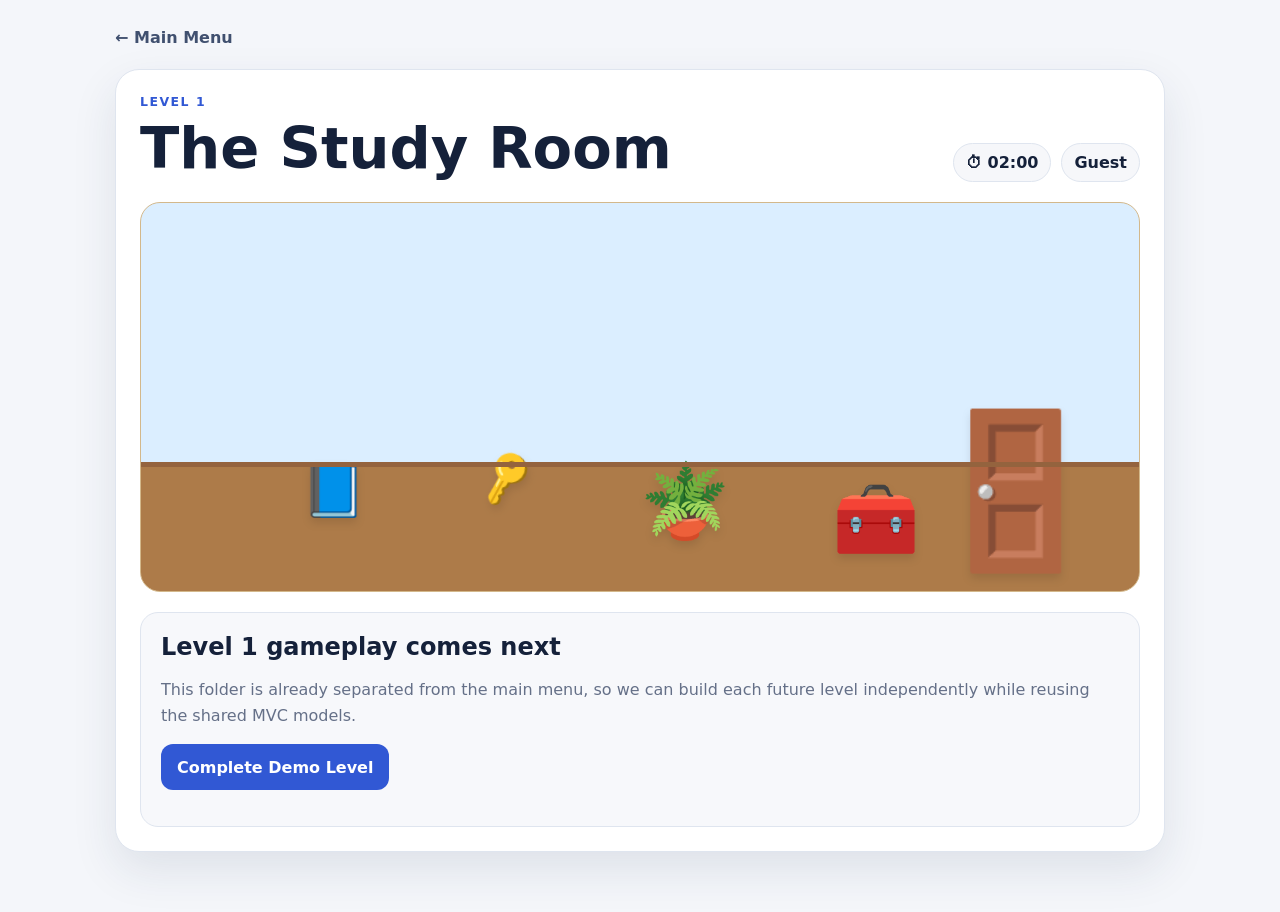
==== levels/level-1/index.html @ dd3a9836 "Initial Sanskrit Escape Room prototype" ====
<!doctype html>
<html lang="en">
<head>
  <meta charset="utf-8" />
  <meta name="viewport" content="width=device-width, initial-scale=1" />
  <title>Level 1 - The Study Room</title>
  <link rel="stylesheet" href="css/level.css" />
</head>
<body>
  <main class="level-shell">
    <a class="back-link" href="../../index.html">← Main Menu</a>

    <section class="level-panel">
      <div class="level-header">
        <div>
          <p class="eyebrow">Level 1</p>
          <h1>The Study Room</h1>
        </div>
        <div class="hud">
          <span>⏱ 02:00</span>
          <span id="playerName">Guest</span>
        </div>
      </div>

      <div class="placeholder-room" aria-label="Level 1 room placeholder">
        <div class="room-object book">📘</div>
        <div class="room-object plant">🪴</div>
        <div class="room-object chest">🧰</div>
        <div class="room-object door">🚪</div>
        <div class="room-object key">🔑</div>
      </div>

      <div class="prototype-card">
        <h2>Level 1 gameplay comes next</h2>
        <p>This folder is already separated from the main menu, so we can build each future level independently while reusing the shared MVC models.</p>
        <button id="completeDemoButton" type="button">Complete Demo Level</button>
        <p id="demoMessage" aria-live="polite"></p>
      </div>
    </section>
  </main>

  <script src="../../js/models/UserModel.js"></script>
  <script src="../../js/models/ProgressModel.js"></script>
  <script src="js/level.js"></script>
</body>
</html>
---- levels/level-1/css/level.css ----
:root { --text:#15213a; --muted:#657088; --primary:#3158d4; --border:#dfe5ef; }
* { box-sizing:border-box; }
body { margin:0; min-height:100vh; font-family:Inter,ui-sans-serif,system-ui,-apple-system,"Segoe UI",sans-serif; color:var(--text); background:#f4f6fa; }
button { font:inherit; }
.level-shell { width:min(1050px,calc(100% - 30px)); margin:0 auto; padding:28px 0 60px; }
.back-link { color:#40506f; text-decoration:none; font-weight:700; }
.level-panel { margin-top:22px; padding:24px; border:1px solid var(--border); border-radius:24px; background:#fff; box-shadow:0 18px 45px rgba(30,45,78,.10); }
.level-header { display:flex;justify-content:space-between;gap:20px;align-items:end;margin-bottom:20px; }
.eyebrow { margin:0 0 6px;color:var(--primary);font-size:.78rem;font-weight:850;text-transform:uppercase;letter-spacing:.12em; }
h1,h2 { margin:0; }
h1 { font-size:clamp(2rem,5vw,3.6rem); }
.hud { display:flex;gap:10px;flex-wrap:wrap;justify-content:flex-end; }
.hud span { padding:9px 12px;border:1px solid var(--border);border-radius:999px;background:#f6f7fa;font-weight:800; }
.placeholder-room { min-height:390px; position:relative; overflow:hidden; border:1px solid #d3b88b;border-radius:20px;background:linear-gradient(#dbeeff 0 67%,#ad7b49 67% 100%); }
.placeholder-room::after { content:"";position:absolute;left:0;right:0;bottom:32%;height:5px;background:#94633e; }
.room-object { position:absolute;filter:drop-shadow(0 5px 4px rgba(0,0,0,.10)); }
.book { left:16%;bottom:18%;font-size:52px; }.plant { left:50%;bottom:12%;font-size:72px; }.chest { right:22%;bottom:8%;font-size:70px; }.door { right:3%;bottom:3%;font-size:150px; }.key { left:34%;bottom:23%;font-size:42px;transform:rotate(-16deg); }
.prototype-card { margin-top:20px;padding:20px;border-radius:18px;background:#f7f8fb;border:1px solid var(--border); }
.prototype-card p { color:var(--muted);line-height:1.6; }
.prototype-card button { min-height:46px;padding:10px 16px;border:0;border-radius:12px;color:#fff;background:var(--primary);font-weight:800;cursor:pointer; }
#demoMessage { font-weight:750;color:#18805c; }
@media(max-width:640px){.level-header{align-items:flex-start;flex-direction:column}.hud{justify-content:flex-start}.placeholder-room{min-height:300px}.door{font-size:110px}.plant{font-size:55px}.chest{font-size:55px}}
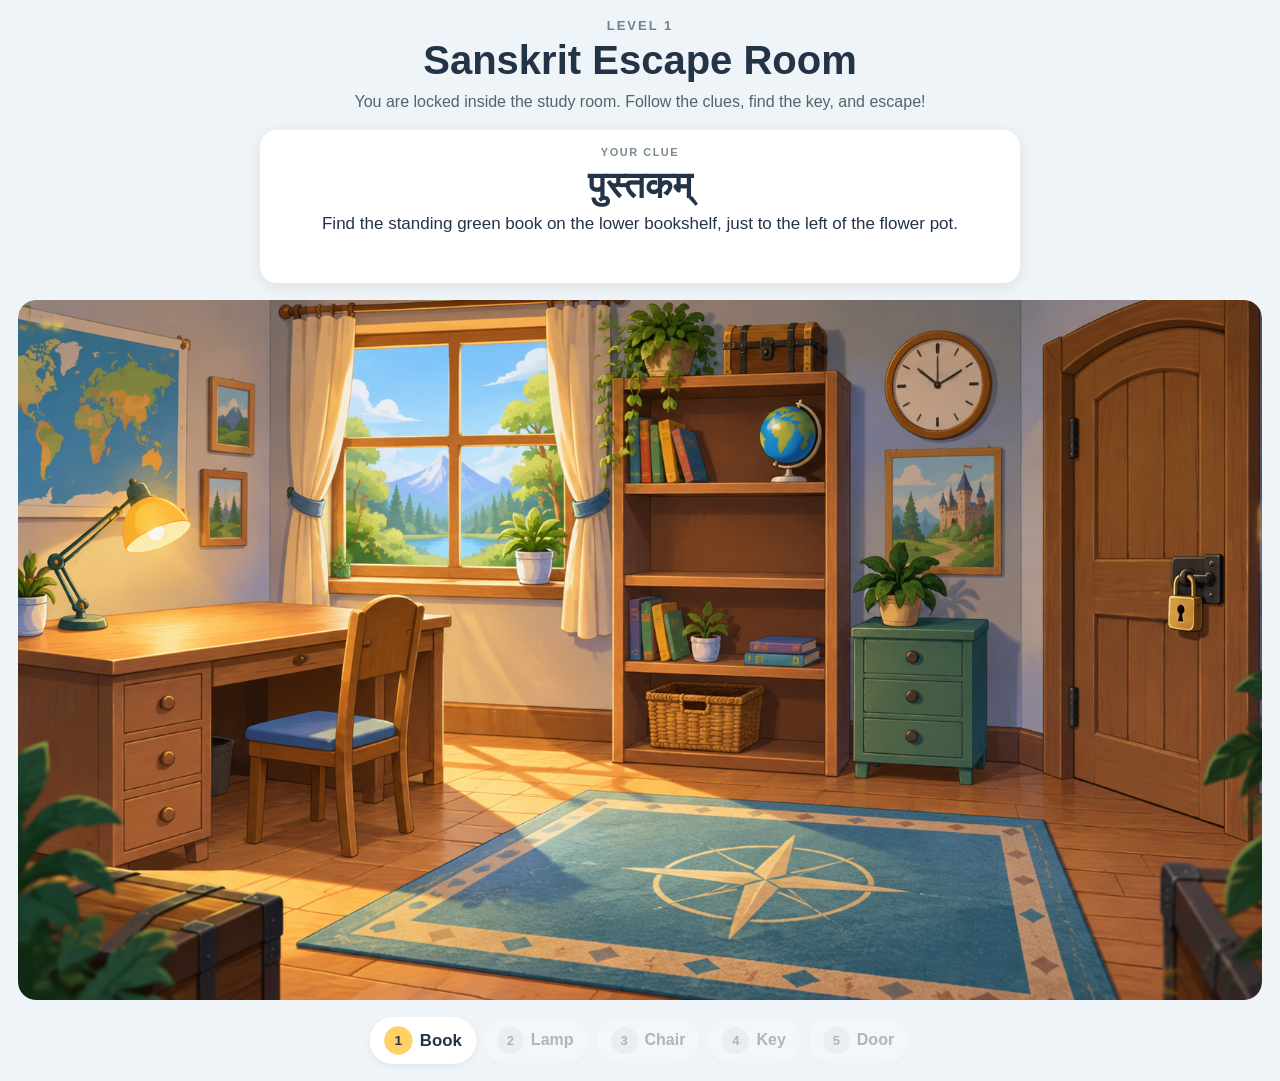
==== commit a314238b: "Build Level 1 interactive escape room" ====
--- a/levels/level-1/index.html
+++ b/levels/level-1/index.html
@@ -1,46 +1,327 @@
 <!doctype html>
 <html lang="en">
-<head>
-  <meta charset="utf-8" />
-  <meta name="viewport" content="width=device-width, initial-scale=1" />
-  <title>Level 1 - The Study Room</title>
-  <link rel="stylesheet" href="css/level.css" />
-</head>
-<body>
-  <main class="level-shell">
-    <a class="back-link" href="../../index.html">← Main Menu</a>
-
-    <section class="level-panel">
-      <div class="level-header">
-        <div>
-          <p class="eyebrow">Level 1</p>
-          <h1>The Study Room</h1>
-        </div>
-        <div class="hud">
-          <span>⏱ 02:00</span>
-          <span id="playerName">Guest</span>
-        </div>
+  <head>
+    <meta charset="UTF-8" />
+
+    <meta name="viewport" content="width=device-width, initial-scale=1.0" />
+
+    <title>Sanskrit Escape Room - Level 1</title>
+
+    <link rel="stylesheet" href="css/level.css" />
+  </head>
+
+  <body>
+    <main class="game">
+      <!-- =========================
+         HEADER
+    ========================== -->
+
+      <header class="game-header">
+        <p class="level-label">LEVEL 1</p>
+
+        <h1>Sanskrit Escape Room</h1>
+
+        <p class="intro">
+          You are locked inside the study room. Follow the clues, find the key,
+          and escape!
+        </p>
+      </header>
+
+      <!-- =========================
+         CURRENT CLUE
+    ========================== -->
+
+      <section class="clue-box">
+        <p class="clue-label">YOUR CLUE</p>
+
+        <h2 id="sanskritWord">पुस्तकम्</h2>
+
+        <p id="englishClue">Find the green book.</p>
+
+        <p id="feedback" aria-live="polite"></p>
+      </section>
+
+      <!-- =========================
+         ROOM
+    ========================== -->
+
+      <section class="room-scroll">
+        <div class="room-container">
+          <svg
+            id="roomMap"
+            viewBox="0 0 1672 941"
+            preserveAspectRatio="xMidYMid meet"
+            xmlns="http://www.w3.org/2000/svg"
+          >
+            <!--
+            THIS IS THE ONLY VISIBLE ROOM IMAGE.
+            No separate object images are added.
+          -->
+
+            <image
+              href="../../assets/images/level1-bg.png"
+              x="0"
+              y="0"
+              width="1672"
+              height="941"
+            />
+
+            <!-- =========================
+               CORRECT GREEN BOOK
+
+               Lower bookshelf.
+               Standing green book immediately
+               left of the flower pot.
+          ========================== -->
+
+            <polygon
+              class="hotspot"
+              data-object="book"
+              points="
+              865,414
+              891,408
+              899,476
+              875,489
+              865,484
+            "
+            />
+
+            <!-- =========================
+               OTHER LOWER BOOKS
+
+               These do NOT count as
+               the correct book.
+          ========================== -->
+
+            <polygon
+              class="hotspot"
+              data-object="other-book"
+              points="
+              808,400
+              862,399
+              867,484
+              809,489
+            "
+            />
+
+            <!-- Horizontal books right of plant -->
+
+            <polygon
+              class="hotspot"
+              data-object="other-book"
+              points="
+              966,445
+              1071,446
+              1071,495
+              964,494
+            "
+            />
+
+            <!-- Top shelf books -->
+
+            <polygon
+              class="hotspot"
+              data-object="other-book"
+              points="
+              810,158
+              914,164
+              914,249
+              809,249
+            "
+            />
+
+            <!-- =========================
+               FLOWER POT
+          ========================== -->
+
+            <polygon
+              class="hotspot"
+              data-object="plant"
+              points="
+              897,398
+              930,392
+              955,420
+              950,483
+              904,489
+              895,445
+            "
+            />
+
+            <!-- =========================
+               LAMP
+          ========================== -->
+
+            <polygon
+              class="hotspot"
+              data-object="lamp"
+              points="
+              33,398
+              72,397
+              91,356
+              119,328
+              143,313
+              148,277
+              169,248
+              205,251
+              226,279
+              226,309
+              205,331
+              168,340
+              128,353
+              101,383
+              92,429
+              42,435
+            "
+            />
+
+            <!-- =========================
+               CHAIR
+          ========================== -->
+
+            <polygon
+              class="hotspot"
+              data-object="chair"
+              points="
+              452,388
+              536,402
+              529,531
+              514,649
+              510,730
+              454,731
+              449,625
+              304,624
+              299,558
+              447,529
+            "
+            />
+
+            <!-- =========================
+               TREASURE CHEST
+          ========================== -->
+
+            <polygon
+              class="hotspot"
+              data-object="chest"
+              points="
+              0,755
+              289,742
+              350,770
+              369,815
+              363,941
+              0,941
+            "
+            />
+
+            <!-- =========================
+               DOOR
+          ========================== -->
+
+            <polygon
+              class="hotspot"
+              data-object="door"
+              points="
+              1363,63
+              1581,0
+              1642,0
+              1642,719
+              1370,642
+            "
+            />
+
+            <!-- =========================
+               DISTRACTOR: GLOBE
+          ========================== -->
+
+            <circle
+              class="hotspot"
+              data-object="globe"
+              cx="1033"
+              cy="206"
+              r="49"
+            />
+
+            <!-- =========================
+               DISTRACTOR: CLOCK
+          ========================== -->
+
+            <circle
+              class="hotspot"
+              data-object="clock"
+              cx="1220"
+              cy="111"
+              r="67"
+            />
+
+            <!-- =========================
+               DISTRACTOR: DRAWERS
+          ========================== -->
+
+            <polygon
+              class="hotspot"
+              data-object="drawers"
+              points="
+              1105,421
+              1288,420
+              1285,638
+              1107,642
+            "
+            />
+          </svg>
+        </div>
+      </section>
+
+      <!-- =========================
+         PROGRESS / STORY STEPS
+    ========================== -->
+
+      <section class="progress" aria-label="Level progress">
+        <div class="step active" data-step="book">
+          <span>1</span>
+          <strong>Book</strong>
+        </div>
+
+        <div class="step locked" data-step="lamp">
+          <span>2</span>
+          <strong>Lamp</strong>
+        </div>
+
+        <div class="step locked" data-step="chair">
+          <span>3</span>
+          <strong>Chair</strong>
+        </div>
+
+        <div class="step locked" data-step="chest">
+          <span>4</span>
+          <strong>Key</strong>
+        </div>
+
+        <div class="step locked" data-step="door">
+          <span>5</span>
+          <strong>Door</strong>
+        </div>
+      </section>
+    </main>
+
+    <!-- =========================
+       STORY POPUP
+  ========================== -->
+
+    <div id="storyPopup" class="popup hidden">
+      <div class="popup-card">
+        <div class="popup-icon">🔎</div>
+
+        <h2 id="popupTitle">Great!</h2>
+
+        <p id="popupMessage"></p>
+
+        <button id="continueButton" type="button">Continue</button>
       </div>
-
-      <div class="placeholder-room" aria-label="Level 1 room placeholder">
-        <div class="room-object book">📘</div>
-        <div class="room-object plant">🪴</div>
-        <div class="room-object chest">🧰</div>
-        <div class="room-object door">🚪</div>
-        <div class="room-object key">🔑</div>
-      </div>
-
-      <div class="prototype-card">
-        <h2>Level 1 gameplay comes next</h2>
-        <p>This folder is already separated from the main menu, so we can build each future level independently while reusing the shared MVC models.</p>
-        <button id="completeDemoButton" type="button">Complete Demo Level</button>
-        <p id="demoMessage" aria-live="polite"></p>
-      </div>
-    </section>
-  </main>
-
-  <script src="../../js/models/UserModel.js"></script>
-  <script src="../../js/models/ProgressModel.js"></script>
-  <script src="js/level.js"></script>
-</body>
+    </div>
+
+    <!-- =========================
+       JAVASCRIPT
+  ========================== -->
+
+    <script type="module" src="js/level.js"></script>
+  </body>
 </html>
--- a/levels/level-1/css/level.css
+++ b/levels/level-1/css/level.css
@@ -1,22 +1,459 @@
-:root { --text:#15213a; --muted:#657088; --primary:#3158d4; --border:#dfe5ef; }
-* { box-sizing:border-box; }
-body { margin:0; min-height:100vh; font-family:Inter,ui-sans-serif,system-ui,-apple-system,"Segoe UI",sans-serif; color:var(--text); background:#f4f6fa; }
-button { font:inherit; }
-.level-shell { width:min(1050px,calc(100% - 30px)); margin:0 auto; padding:28px 0 60px; }
-.back-link { color:#40506f; text-decoration:none; font-weight:700; }
-.level-panel { margin-top:22px; padding:24px; border:1px solid var(--border); border-radius:24px; background:#fff; box-shadow:0 18px 45px rgba(30,45,78,.10); }
-.level-header { display:flex;justify-content:space-between;gap:20px;align-items:end;margin-bottom:20px; }
-.eyebrow { margin:0 0 6px;color:var(--primary);font-size:.78rem;font-weight:850;text-transform:uppercase;letter-spacing:.12em; }
-h1,h2 { margin:0; }
-h1 { font-size:clamp(2rem,5vw,3.6rem); }
-.hud { display:flex;gap:10px;flex-wrap:wrap;justify-content:flex-end; }
-.hud span { padding:9px 12px;border:1px solid var(--border);border-radius:999px;background:#f6f7fa;font-weight:800; }
-.placeholder-room { min-height:390px; position:relative; overflow:hidden; border:1px solid #d3b88b;border-radius:20px;background:linear-gradient(#dbeeff 0 67%,#ad7b49 67% 100%); }
-.placeholder-room::after { content:"";position:absolute;left:0;right:0;bottom:32%;height:5px;background:#94633e; }
-.room-object { position:absolute;filter:drop-shadow(0 5px 4px rgba(0,0,0,.10)); }
-.book { left:16%;bottom:18%;font-size:52px; }.plant { left:50%;bottom:12%;font-size:72px; }.chest { right:22%;bottom:8%;font-size:70px; }.door { right:3%;bottom:3%;font-size:150px; }.key { left:34%;bottom:23%;font-size:42px;transform:rotate(-16deg); }
-.prototype-card { margin-top:20px;padding:20px;border-radius:18px;background:#f7f8fb;border:1px solid var(--border); }
-.prototype-card p { color:var(--muted);line-height:1.6; }
-.prototype-card button { min-height:46px;padding:10px 16px;border:0;border-radius:12px;color:#fff;background:var(--primary);font-weight:800;cursor:pointer; }
-#demoMessage { font-weight:750;color:#18805c; }
-@media(max-width:640px){.level-header{align-items:flex-start;flex-direction:column}.hud{justify-content:flex-start}.placeholder-room{min-height:300px}.door{font-size:110px}.plant{font-size:55px}.chest{font-size:55px}}
+/* ==============================
+   BASIC RESET
+================================ */
+
+* {
+  box-sizing: border-box;
+}
+
+html,
+body {
+  margin: 0;
+  padding: 0;
+}
+
+body {
+  font-family: Arial, Helvetica, sans-serif;
+
+  background: #eef4f7;
+
+  color: #243447;
+}
+
+/* ==============================
+   MAIN GAME
+================================ */
+
+.game {
+  width: min(1500px, 100%);
+  margin: 0 auto;
+
+  padding: 18px;
+}
+
+/* ==============================
+   HEADER
+================================ */
+
+.game-header {
+  text-align: center;
+
+  margin-bottom: 16px;
+}
+
+.level-label {
+  margin: 0;
+
+  font-size: 13px;
+  font-weight: 700;
+
+  letter-spacing: 2px;
+
+  color: #71838d;
+}
+
+.game-header h1 {
+  margin: 5px 0 7px;
+
+  font-size: clamp(26px, 4vw, 40px);
+}
+
+.intro {
+  max-width: 680px;
+
+  margin: auto;
+
+  font-size: 16px;
+
+  line-height: 1.5;
+
+  color: #53636c;
+}
+
+/* ==============================
+   CLUE CARD
+================================ */
+
+.clue-box {
+  max-width: 760px;
+
+  margin: 0 auto 17px;
+
+  padding: 16px 20px;
+
+  text-align: center;
+
+  background: white;
+
+  border-radius: 17px;
+
+  box-shadow: 0 4px 16px rgba(0, 0, 0, 0.08);
+}
+
+.clue-label {
+  margin: 0;
+
+  font-size: 11px;
+  font-weight: 700;
+
+  letter-spacing: 1.5px;
+
+  color: #7a8991;
+}
+
+#sanskritWord {
+  margin: 7px 0 5px;
+
+  font-size: clamp(27px, 4vw, 37px);
+}
+
+#englishClue {
+  margin: 4px 0;
+
+  font-size: 17px;
+
+  line-height: 1.4;
+}
+
+#feedback {
+  min-height: 23px;
+
+  margin: 8px 0 0;
+
+  font-weight: 700;
+}
+
+/* ==============================
+   ROOM
+================================ */
+
+.room-scroll {
+  width: 100%;
+
+  overflow-x: auto;
+  overflow-y: hidden;
+
+  border-radius: 18px;
+
+  -webkit-overflow-scrolling: touch;
+}
+
+.room-container {
+  position: relative;
+
+  width: 100%;
+
+  margin: auto;
+
+  overflow: hidden;
+
+  border-radius: 18px;
+
+  background: #ddd;
+
+  box-shadow: 0 8px 25px rgba(0, 0, 0, 0.18);
+}
+
+#roomMap {
+  display: block;
+
+  width: 100%;
+  height: auto;
+
+  user-select: none;
+
+  -webkit-user-select: none;
+
+  touch-action: manipulation;
+}
+
+/* ==============================
+   INVISIBLE HOTSPOTS
+================================ */
+
+.hotspot {
+  /*
+    Hotspots stay invisible.
+
+    They use the actual object
+    already drawn in the room image.
+  */
+
+  fill: transparent;
+
+  stroke: transparent;
+
+  stroke-width: 3px;
+
+  /*
+    IMPORTANT:
+
+    Keep normal cursor instead of
+    pointer cursor.
+
+    Otherwise a child could move
+    the mouse around until the cursor
+    reveals the clickable objects.
+  */
+
+  cursor: default;
+
+  pointer-events: all;
+}
+
+/* Correct object briefly flashes */
+
+.hotspot.correct {
+  fill: rgba(60, 190, 95, 0.18);
+
+  stroke: rgba(45, 170, 80, 0.95);
+
+  stroke-width: 7px;
+}
+
+/* Wrong object briefly flashes */
+
+.hotspot.wrong {
+  fill: rgba(220, 70, 70, 0.08);
+}
+
+/* ==============================
+   DEVELOPMENT HOTSPOTS
+
+   Change DEBUG_HOTSPOTS to true
+   in Level1Controller.js if you
+   need to see the hotspot areas.
+================================ */
+
+body.debug-hotspots .hotspot {
+  fill: rgba(255, 0, 0, 0.18);
+
+  stroke: red;
+
+  stroke-width: 3px;
+}
+
+/* ==============================
+   PROGRESS
+================================ */
+
+.progress {
+  display: flex;
+
+  justify-content: center;
+
+  flex-wrap: wrap;
+
+  gap: 9px;
+
+  margin-top: 18px;
+}
+
+.step {
+  display: flex;
+
+  align-items: center;
+
+  gap: 7px;
+
+  padding: 9px 14px;
+
+  border-radius: 100px;
+
+  background: white;
+
+  box-shadow: 0 2px 7px rgba(0, 0, 0, 0.06);
+
+  transition:
+    opacity 0.25s,
+    transform 0.25s,
+    filter 0.25s;
+}
+
+.step span {
+  width: 27px;
+  height: 27px;
+
+  display: grid;
+
+  place-items: center;
+
+  border-radius: 50%;
+
+  background: #dde5e9;
+
+  font-size: 13px;
+
+  font-weight: bold;
+}
+
+/* Current step */
+
+.step.active {
+  opacity: 1;
+
+  transform: scale(1.05);
+}
+
+.step.active span {
+  background: #ffd166;
+}
+
+/* Future step */
+
+.step.locked {
+  opacity: 0.32;
+
+  filter: grayscale(1);
+}
+
+/* Found step */
+
+.step.complete {
+  opacity: 0.7;
+}
+
+.step.complete span {
+  background: #8bd69b;
+}
+
+/* ==============================
+   STORY POPUP
+================================ */
+
+.popup {
+  position: fixed;
+
+  inset: 0;
+
+  z-index: 1000;
+
+  display: grid;
+
+  place-items: center;
+
+  padding: 20px;
+
+  background: rgba(16, 27, 35, 0.68);
+}
+
+.popup.hidden {
+  display: none;
+}
+
+.popup-card {
+  width: min(450px, 100%);
+
+  padding: 27px;
+
+  border-radius: 20px;
+
+  text-align: center;
+
+  background: white;
+
+  box-shadow: 0 18px 55px rgba(0, 0, 0, 0.3);
+}
+
+.popup-icon {
+  font-size: 38px;
+}
+
+.popup-card h2 {
+  margin: 9px 0;
+}
+
+.popup-card p {
+  line-height: 1.55;
+
+  color: #4b5b64;
+}
+
+.popup-card button {
+  margin-top: 8px;
+
+  padding: 11px 25px;
+
+  border: none;
+
+  border-radius: 11px;
+
+  font-size: 16px;
+
+  font-weight: 700;
+
+  background: #ffd166;
+
+  color: #28343a;
+
+  cursor: pointer;
+}
+
+/* ==============================
+   TABLET
+================================ */
+
+@media (max-width: 900px) {
+  .game {
+    padding: 12px;
+  }
+
+  .step {
+    padding: 8px 12px;
+  }
+}
+
+/* ==============================
+   MOBILE
+
+   Do NOT shrink the huge room
+   too much.
+
+   Keep it larger and allow
+   horizontal exploration.
+================================ */
+
+@media (max-width: 650px) {
+  .game {
+    padding: 9px;
+  }
+
+  .game-header {
+    margin-bottom: 11px;
+  }
+
+  .intro {
+    font-size: 14px;
+  }
+
+  .clue-box {
+    padding: 13px 12px;
+
+    margin-bottom: 10px;
+  }
+
+  #englishClue {
+    font-size: 15px;
+  }
+
+  .room-container {
+    width: 850px;
+
+    max-width: none;
+  }
+
+  .room-scroll {
+    border-radius: 12px;
+  }
+
+  .step {
+    padding: 7px 9px;
+
+    font-size: 12px;
+  }
+
+  .step span {
+    width: 23px;
+    height: 23px;
+  }
+}
